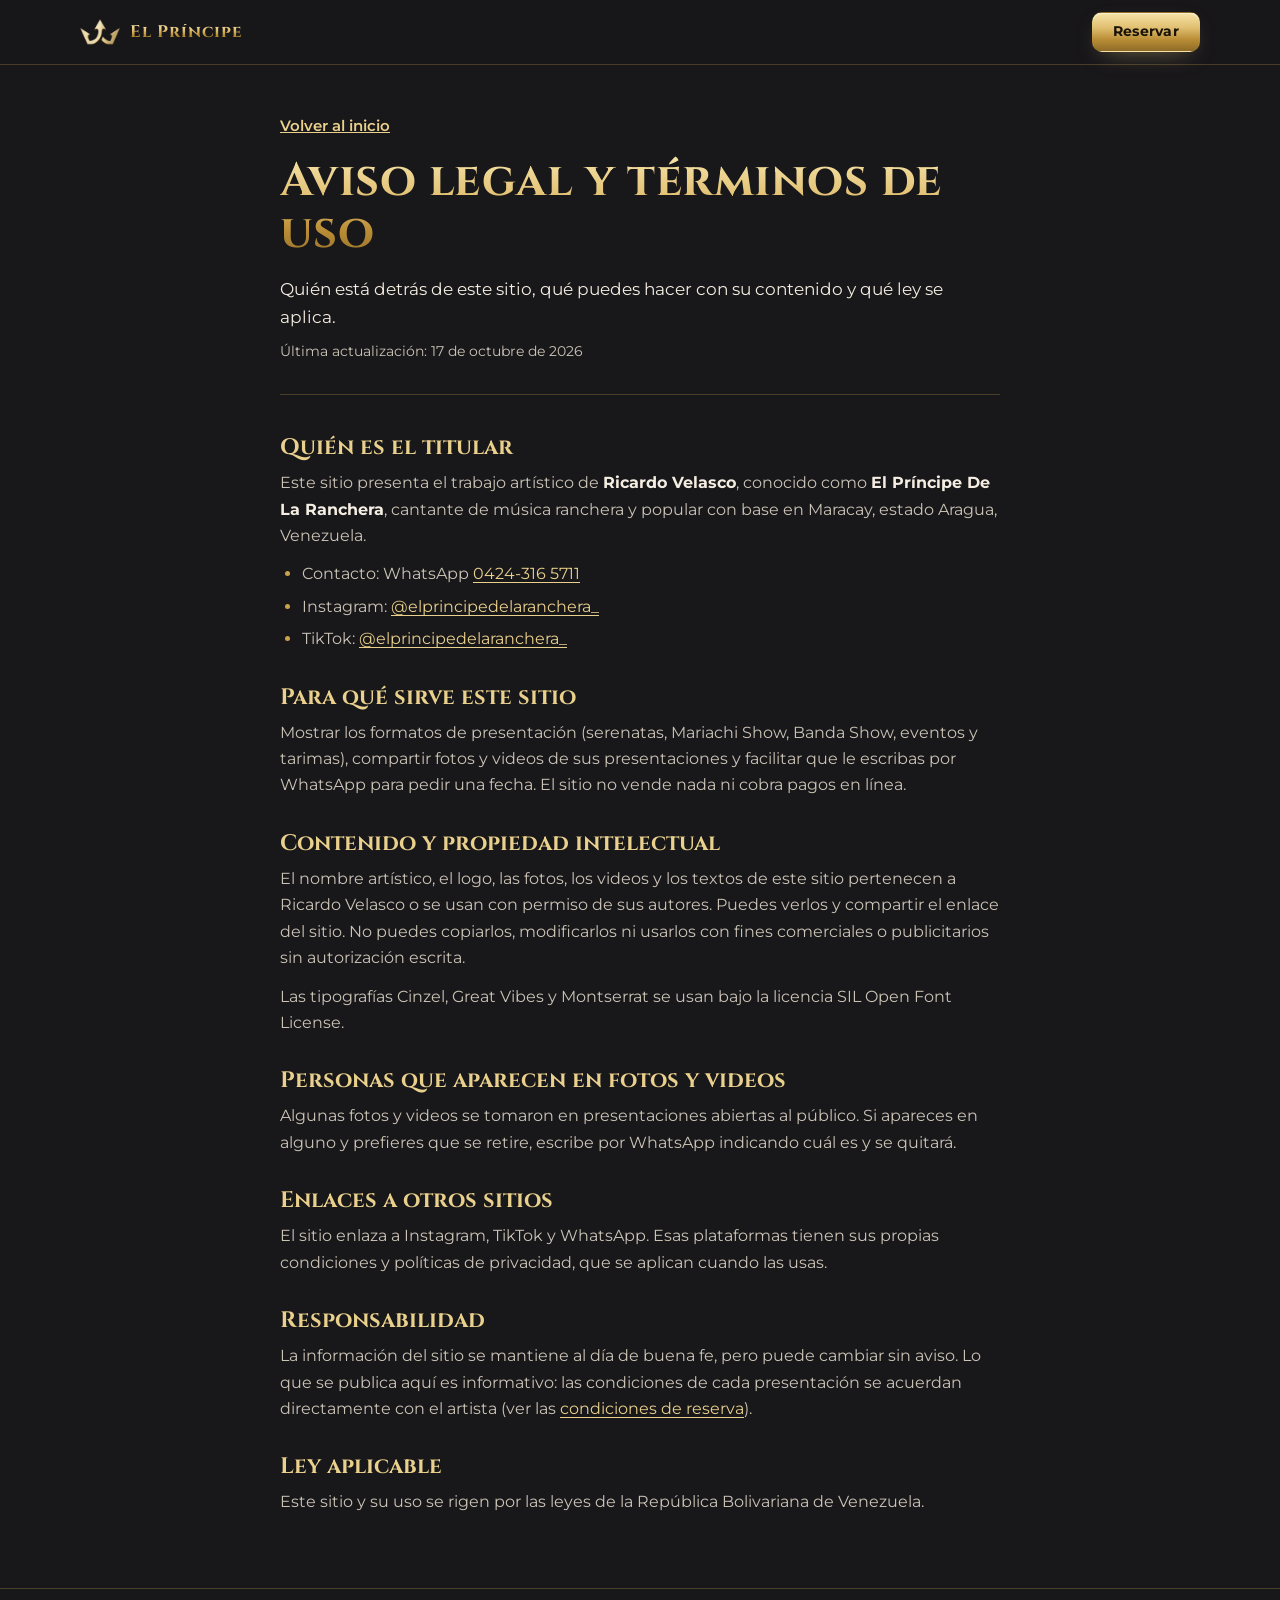
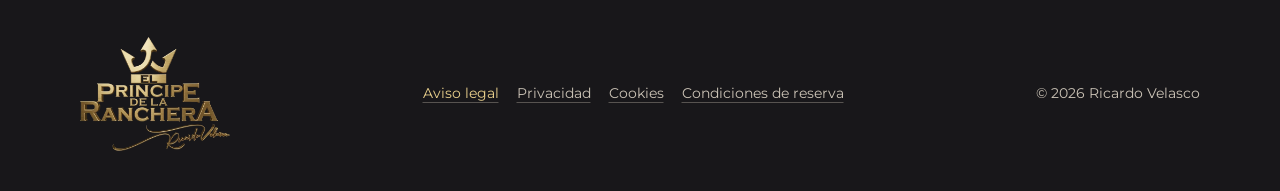
==== aviso-legal.html @ 96fe84de "Páginas legales y fuentes alojadas en el sitio - Aviso legal, privacidad, cookies y condiciones de r" ====
<!doctype html>
<html lang="es-VE">
<head>
  <meta charset="utf-8">
  <meta name="viewport" content="width=device-width, initial-scale=1">
  <title>Aviso legal y términos de uso | El Príncipe De La Ranchera</title>
  <meta name="description" content="Quién está detrás de este sitio, qué puedes hacer con su contenido y qué ley se aplica.">
  <meta name="theme-color" content="#18171A">
  <link rel="canonical" href="https://aguilarzrw.github.io/el-principe-de-la-ranchera/aviso-legal.html">
  <meta property="og:type" content="website">
  <meta property="og:site_name" content="El Príncipe De La Ranchera">
  <meta property="og:locale" content="es_VE">
  <meta property="og:url" content="https://aguilarzrw.github.io/el-principe-de-la-ranchera/aviso-legal.html">
  <meta property="og:title" content="Aviso legal y términos de uso | El Príncipe De La Ranchera">
  <meta property="og:description" content="Quién está detrás de este sitio, qué puedes hacer con su contenido y qué ley se aplica.">
  <meta property="og:image" content="https://aguilarzrw.github.io/el-principe-de-la-ranchera/og-image.jpg">
  <meta property="og:image:width" content="1200">
  <meta property="og:image:height" content="630">
  <meta name="twitter:card" content="summary_large_image">
  <link rel="icon" type="image/png" sizes="96x96" href="assets/img/corona-96.png">
  <link rel="apple-touch-icon" href="assets/img/corona-192.png">
  <link rel="stylesheet" href="assets/fonts/fonts.css">
  <link rel="stylesheet" href="styles.css">
</head>
<body class="legal-page">
  <a class="skip" href="#contenido">Saltar al contenido</a>
  <header class="site-header is-scrolled">
    <div class="wrap header-inner">
      <a class="brand" href="./" aria-label="El Príncipe De La Ranchera, ir al inicio">
        <img class="brand-mark" src="assets/img/corona-96.png" alt="" width="40" height="40">
        <span class="brand-name">El Príncipe</span>
      </a>
      <a class="btn btn-gold btn-sm" href="./#reserva">Reservar</a>
    </div>
  </header>

  <main id="contenido" class="wrap legal">
    <p class="legal-back"><a href="./">Volver al inicio</a></p>
    <h1 class="section-title">Aviso legal y términos de uso</h1>
    <p class="legal-lead">Quién está detrás de este sitio, qué puedes hacer con su contenido y qué ley se aplica.</p>
    <p class="legal-date">Última actualización: 17 de octubre de 2026</p>
    <div class="legal-body">
      <h2>Quién es el titular</h2>
      <p>Este sitio presenta el trabajo artístico de <strong>Ricardo Velasco</strong>, conocido como <strong>El Príncipe De La Ranchera</strong>, cantante de música ranchera y popular con base en Maracay, estado Aragua, Venezuela.</p>
      <ul>
        <li>Contacto: WhatsApp <a href="https://wa.me/584243165711">0424-316 5711</a></li>
        <li>Instagram: <a href="https://www.instagram.com/elprincipedelaranchera_/">@elprincipedelaranchera_</a></li>
        <li>TikTok: <a href="https://www.tiktok.com/@elprincipedelaranchera_">@elprincipedelaranchera_</a></li>
      </ul>

      <h2>Para qué sirve este sitio</h2>
      <p>Mostrar los formatos de presentación (serenatas, Mariachi Show, Banda Show, eventos y tarimas), compartir fotos y videos de sus presentaciones y facilitar que le escribas por WhatsApp para pedir una fecha. El sitio no vende nada ni cobra pagos en línea.</p>

      <h2>Contenido y propiedad intelectual</h2>
      <p>El nombre artístico, el logo, las fotos, los videos y los textos de este sitio pertenecen a Ricardo Velasco o se usan con permiso de sus autores. Puedes verlos y compartir el enlace del sitio. No puedes copiarlos, modificarlos ni usarlos con fines comerciales o publicitarios sin autorización escrita.</p>
      <p>Las tipografías Cinzel, Great Vibes y Montserrat se usan bajo la licencia SIL Open Font License.</p>

      <h2>Personas que aparecen en fotos y videos</h2>
      <p>Algunas fotos y videos se tomaron en presentaciones abiertas al público. Si apareces en alguno y prefieres que se retire, escribe por WhatsApp indicando cuál es y se quitará.</p>

      <h2>Enlaces a otros sitios</h2>
      <p>El sitio enlaza a Instagram, TikTok y WhatsApp. Esas plataformas tienen sus propias condiciones y políticas de privacidad, que se aplican cuando las usas.</p>

      <h2>Responsabilidad</h2>
      <p>La información del sitio se mantiene al día de buena fe, pero puede cambiar sin aviso. Lo que se publica aquí es informativo: las condiciones de cada presentación se acuerdan directamente con el artista (ver las <a href="condiciones.html">condiciones de reserva</a>).</p>

      <h2>Ley aplicable</h2>
      <p>Este sitio y su uso se rigen por las leyes de la República Bolivariana de Venezuela.</p>
    </div>
  </main>

  <footer class="site-footer">
    <div class="wrap footer-inner">
      <img class="footer-logo" src="assets/img/logo-560.webp" width="560" height="428" loading="lazy" alt="El Príncipe De La Ranchera">
      <nav aria-label="Información legal">
      <ul class="legal-links">
        <li><a href="aviso-legal.html" aria-current="page">Aviso legal</a></li>
        <li><a href="privacidad.html">Privacidad</a></li>
        <li><a href="cookies.html">Cookies</a></li>
        <li><a href="condiciones.html">Condiciones de reserva</a></li>
      </ul>
      </nav>
      <p class="copy">© 2026 Ricardo Velasco</p>
    </div>
  </footer>
</body>
</html>
---- assets/fonts/fonts.css ----
/* Fuentes alojadas en el sitio (SIL Open Font License): Cinzel, Great Vibes, Montserrat.
   Son fuentes variables: un archivo cubre todos los grosores. */
/* latin-ext */
@font-face {
  font-family: 'Cinzel';
  font-style: normal;
  font-weight: 500 800;
  font-display: swap;
  src: url(cinzel-latin-ext.woff2) format('woff2');
  unicode-range: U+0100-02BA, U+02BD-02C5, U+02C7-02CC, U+02CE-02D7, U+02DD-02FF, U+0304, U+0308, U+0329, U+1D00-1DBF, U+1E00-1E9F, U+1EF2-1EFF, U+2020, U+20A0-20AB, U+20AD-20C4, U+2113, U+2C60-2C7F, U+A720-A7FF;
}
/* latin */
@font-face {
  font-family: 'Cinzel';
  font-style: normal;
  font-weight: 500 800;
  font-display: swap;
  src: url(cinzel-latin.woff2) format('woff2');
  unicode-range: U+0000-00FF, U+0131, U+0152-0153, U+02BB-02BC, U+02C6, U+02DA, U+02DC, U+0304, U+0308, U+0329, U+2000-206F, U+20AC, U+2122, U+2191, U+2193, U+2212, U+2215, U+FEFF, U+FFFD;
}
/* latin-ext */
@font-face {
  font-family: 'Great Vibes';
  font-style: normal;
  font-weight: 400;
  font-display: swap;
  src: url(great-vibes-latin-ext.woff2) format('woff2');
  unicode-range: U+0100-02BA, U+02BD-02C5, U+02C7-02CC, U+02CE-02D7, U+02DD-02FF, U+0304, U+0308, U+0329, U+1D00-1DBF, U+1E00-1E9F, U+1EF2-1EFF, U+2020, U+20A0-20AB, U+20AD-20C4, U+2113, U+2C60-2C7F, U+A720-A7FF;
}
/* latin */
@font-face {
  font-family: 'Great Vibes';
  font-style: normal;
  font-weight: 400;
  font-display: swap;
  src: url(great-vibes-latin.woff2) format('woff2');
  unicode-range: U+0000-00FF, U+0131, U+0152-0153, U+02BB-02BC, U+02C6, U+02DA, U+02DC, U+0304, U+0308, U+0329, U+2000-206F, U+20AC, U+2122, U+2191, U+2193, U+2212, U+2215, U+FEFF, U+FFFD;
}
/* latin-ext */
@font-face {
  font-family: 'Montserrat';
  font-style: normal;
  font-weight: 400 700;
  font-display: swap;
  src: url(montserrat-latin-ext.woff2) format('woff2');
  unicode-range: U+0100-02BA, U+02BD-02C5, U+02C7-02CC, U+02CE-02D7, U+02DD-02FF, U+0304, U+0308, U+0329, U+1D00-1DBF, U+1E00-1E9F, U+1EF2-1EFF, U+2020, U+20A0-20AB, U+20AD-20C4, U+2113, U+2C60-2C7F, U+A720-A7FF;
}
/* latin */
@font-face {
  font-family: 'Montserrat';
  font-style: normal;
  font-weight: 400 700;
  font-display: swap;
  src: url(montserrat-latin.woff2) format('woff2');
  unicode-range: U+0000-00FF, U+0131, U+0152-0153, U+02BB-02BC, U+02C6, U+02DA, U+02DC, U+0304, U+0308, U+0329, U+2000-206F, U+20AC, U+2122, U+2191, U+2193, U+2212, U+2215, U+FEFF, U+FFFD;
}
---- styles.css ----
/* El Príncipe De La Ranchera
   Identidad tomada del logo y el afiche del cliente: piedra oscura, oro en relieve,
   franjas doradas en diagonal; azul charro como acento (su traje de mariachi). */
:root {
  --piedra: #18171A;        /* fondo: pizarra oscura del afiche */
  --piedra-2: #222125;      /* superficies */
  --piedra-3: #2C2A2F;
  --oro: #C9A24A;
  --oro-claro: #E9D08C;
  --oro-hondo: #8E6B27;
  --oro-grad: linear-gradient(180deg, #F6E3A8 0%, #E1C072 38%, #B98D35 70%, #8E6B27 100%);
  --azul: #1E3864;
  --marfil: #F4EDE1;
  --marfil-suave: #CBC3B6;  /* texto secundario: 10:1 sobre --piedra */
  --linea: rgba(201, 162, 74, .28);
  --error: #FFB4A8;

  --f-display: "Cinzel", "Trajan Pro", Georgia, serif;
  --f-body: "Montserrat", system-ui, -apple-system, "Segoe UI", sans-serif;
  --f-script: "Great Vibes", "Brush Script MT", cursive;

  --gutter: 20px;
  --max: 1160px;
  --radius: 14px;
  --ease: cubic-bezier(.2, .7, .2, 1);
}

*, *::before, *::after { box-sizing: border-box; }
html { scroll-behavior: smooth; scroll-padding-top: 76px; -webkit-text-size-adjust: 100%; }
body {
  margin: 0;
  background: var(--piedra);
  color: var(--marfil);
  font-family: var(--f-body);
  font-size: 1rem;
  line-height: 1.65;
  -webkit-font-smoothing: antialiased;
  overflow-x: hidden;
}
img, video { max-width: 100%; height: auto; display: block; }
a { color: inherit; }
ul, ol { list-style: none; margin: 0; padding: 0; }
h1, h2, h3 { font-family: var(--f-display); font-weight: 700; line-height: 1.12; margin: 0; }
p { margin: 0; }
figure { margin: 0; }

.wrap { width: 100%; max-width: var(--max); margin-inline: auto; padding-inline: var(--gutter); }
.sr-only { position: absolute; width: 1px; height: 1px; overflow: hidden; clip: rect(0 0 0 0); white-space: nowrap; }

.skip {
  position: absolute; left: 12px; top: -60px; z-index: 100;
  background: var(--oro); color: var(--piedra); padding: 10px 16px; border-radius: 6px; font-weight: 600;
}
.skip:focus { top: 12px; }
:focus-visible { outline: 2px solid var(--oro-claro); outline-offset: 3px; border-radius: 4px; }

/* Franjas doradas en diagonal, como en el afiche */
.formatos, .envivo, .reserva { position: relative; isolation: isolate; overflow: hidden; }
.formatos::after, .envivo::after, .reserva::after {
  content: ""; position: absolute; z-index: -1; pointer-events: none;
  width: 140px; height: 160%; top: -30%;
  background:
    linear-gradient(90deg, transparent 0 46px, rgba(201,162,74,.5) 46px 49px, transparent 49px 64px, rgba(201,162,74,.22) 64px 66px, transparent 66px);
  transform: rotate(35deg);
}
.formatos::after { right: -40px; }
.envivo::after { left: -70px; transform: rotate(-35deg); }
.reserva::after { right: 6%; }

/* ---------- Botones ---------- */
.btn {
  display: inline-flex; align-items: center; justify-content: center;
  min-height: 48px; padding: 12px 26px;
  font: 700 .95rem/1.2 var(--f-body); letter-spacing: .02em;
  text-decoration: none; border-radius: 10px; border: 1.5px solid transparent;
  cursor: pointer; transition: background-color .2s var(--ease), color .2s var(--ease), border-color .2s var(--ease), transform .15s var(--ease), box-shadow .2s var(--ease);
}
.btn:active { transform: scale(.98); }
.btn-gold {
  background: var(--oro-grad); color: #1A1307;
  box-shadow: inset 0 1px 0 rgba(255,255,255,.45), 0 8px 24px -12px rgba(233,208,140,.6);
}
.btn-gold:hover { box-shadow: inset 0 1px 0 rgba(255,255,255,.45), 0 10px 30px -10px rgba(233,208,140,.8); }
.btn-ghost { border-color: rgba(233,208,140,.6); color: var(--oro-claro); background: rgba(24,23,26,.35); backdrop-filter: blur(6px); -webkit-backdrop-filter: blur(6px); }
.btn-ghost:hover { border-color: var(--oro-claro); background: rgba(233,208,140,.1); }
.btn-sm { min-height: 44px; padding: 10px 20px; font-size: .9rem; }
.btn-block { width: 100%; }

/* ---------- Encabezado ---------- */
.site-header {
  position: fixed; inset: 0 0 auto; z-index: 50;
  background: rgba(24,23,26,.35);
  backdrop-filter: blur(12px); -webkit-backdrop-filter: blur(12px);
  border-bottom: 1px solid transparent;
  transition: background-color .3s var(--ease), border-color .3s var(--ease);
}
.site-header.is-scrolled { background: rgba(24,23,26,.92); border-bottom-color: var(--linea); }
.header-inner { display: flex; align-items: center; justify-content: space-between; height: 64px; }
.brand { display: flex; align-items: center; gap: 10px; text-decoration: none; }
.brand-mark { width: 40px; height: 40px; object-fit: contain; }
.brand-name {
  font: 700 1.05rem/1 var(--f-display); letter-spacing: .06em; white-space: nowrap;
  background: var(--oro-grad); -webkit-background-clip: text; background-clip: text; color: transparent;
}

.nav-toggle {
  display: grid; place-items: center; width: 44px; height: 44px;
  background: none; border: 0; color: var(--marfil); cursor: pointer;
}
.bars, .bars::before, .bars::after {
  display: block; width: 22px; height: 1.5px; background: currentColor; border-radius: 2px;
  transition: transform .25s var(--ease), opacity .2s;
}
.bars { position: relative; }
.bars::before, .bars::after { content: ""; position: absolute; left: 0; }
.bars::before { top: -7px; }
.bars::after { top: 7px; }
.nav-toggle[aria-expanded="true"] .bars { background: transparent; }
.nav-toggle[aria-expanded="true"] .bars::before { transform: translateY(7px) rotate(45deg); }
.nav-toggle[aria-expanded="true"] .bars::after { transform: translateY(-7px) rotate(-45deg); }

.nav {
  position: absolute; top: 64px; left: 0; right: 0;
  display: flex; flex-direction: column; gap: 4px;
  padding: 12px var(--gutter) 24px;
  background: var(--piedra); border-bottom: 1px solid var(--linea);
  transform: translateY(-8px); opacity: 0; visibility: hidden;
  transition: opacity .2s var(--ease), transform .2s var(--ease), visibility 0s .2s;
}
.nav.is-open { opacity: 1; transform: none; visibility: visible; transition-delay: 0s; }
.nav a:not(.btn) {
  display: flex; align-items: center; min-height: 48px;
  font: 600 1.15rem/1 var(--f-display); letter-spacing: .04em; text-decoration: none;
  border-bottom: 1px solid rgba(244,237,225,.08);
}
.nav a[aria-current="true"]:not(.btn) { color: var(--oro-claro); }
.nav .btn { margin-top: 12px; }
body.menu-open { overflow: hidden; }

@media (min-width: 860px) {
  .nav-toggle { display: none; }
  .nav {
    position: static; flex-direction: row; align-items: center; gap: 28px;
    padding: 0; background: none; border: 0; opacity: 1; transform: none; visibility: visible;
  }
  .nav a:not(.btn) {
    position: relative; min-height: 44px; border: 0;
    font: 600 .88rem/1 var(--f-body); letter-spacing: .03em; color: var(--marfil-suave);
    transition: color .2s;
  }
  .nav a:not(.btn):hover { color: var(--oro-claro); }
  .nav a:not(.btn)::after {
    content: ""; position: absolute; left: 50%; bottom: 6px; width: 5px; height: 5px; border-radius: 50%;
    background: var(--oro); transform: translateX(-50%) scale(0); transition: transform .25s var(--ease);
  }
  .nav a[aria-current="true"]:not(.btn)::after { transform: translateX(-50%) scale(1); }
  .nav .btn { margin-top: 0; }
}

/* ---------- Hero ---------- */
.hero {
  position: relative; isolation: isolate; overflow: hidden;
  min-height: 100svh; display: grid; align-items: end;
  padding: 96px 0 56px; text-align: center;
  background: var(--piedra);
}
/* Móvil: el video vertical llena la pantalla detrás del logo */
.hero-media { position: absolute; inset: 0; z-index: -2; }
.hero-video { width: 100%; height: 100%; object-fit: cover; object-position: 50% 30%; }
.hero-media::after { /* velo para que el logo y el texto se lean */
  content: ""; position: absolute; inset: 0;
  background:
    radial-gradient(70% 34% at 50% 52%, rgba(24,23,26,.55), transparent 75%),
    linear-gradient(180deg, rgba(24,23,26,.7) 0%, rgba(24,23,26,.3) 22%, rgba(24,23,26,.62) 48%, rgba(24,23,26,.95) 78%, var(--piedra) 100%);
}
.video-toggle {
  position: absolute; z-index: 2; right: 14px; top: 76px;
  display: grid; place-items: center; width: 44px; height: 44px; border-radius: 50%;
  background: rgba(24,23,26,.55); color: var(--oro-claro); border: 1px solid rgba(233,208,140,.45);
  cursor: pointer; backdrop-filter: blur(6px); -webkit-backdrop-filter: blur(6px);
}
.video-toggle svg { width: 18px; height: 18px; }
.video-toggle .i-play { display: none; }
.video-toggle[aria-pressed="true"] .i-play { display: block; }
.video-toggle[aria-pressed="true"] .i-pause { display: none; }

.hero-inner { position: relative; }
.hero-copy { display: flex; flex-direction: column; align-items: center; }

.botonadura { display: flex; gap: 12px; margin-bottom: 18px; }
.botonadura li {
  width: 10px; height: 10px; border-radius: 50%;
  background: radial-gradient(circle at 35% 30%, #FFF4CF 0 18%, var(--oro-claro) 30%, var(--oro) 60%, #6E5018 100%);
  box-shadow: 0 0 10px rgba(233,208,140,.45);
}

.hero-title { margin: 0; line-height: 0; }
.hero-logo {
  width: min(76vw, 400px); height: auto;
  filter: drop-shadow(0 10px 30px rgba(0,0,0,.65));
}
.hero-tagline {
  margin-top: 6px; font: 400 clamp(1.8rem, 8vw, 2.6rem)/1.1 var(--f-script);
  color: var(--oro-claro); text-shadow: 0 2px 16px rgba(0,0,0,.6);
}
.hero-lead {
  max-width: 36ch; margin: 14px auto 0;
  font-size: 1rem; color: var(--marfil); text-shadow: 0 1px 12px rgba(0,0,0,.7);
}
.hero-ctas {
  display: flex; flex-direction: column; gap: 12px; width: 100%; max-width: 340px; margin-top: 24px;
}
@media (min-width: 560px) {
  .hero-ctas { flex-direction: row; justify-content: center; max-width: none; }
}

/* Escritorio: como el afiche — logo a la izquierda, video vertical enmarcado a la derecha */
@media (min-width: 960px) {
  .hero { align-items: center; padding: 104px 0 64px; text-align: left; }
  .hero::before { /* franjas doradas del afiche */
    content: ""; position: absolute; z-index: -3; inset: 0; pointer-events: none;
    background:
      linear-gradient(125deg, transparent 0 58%, rgba(201,162,74,.55) 58% 58.3%, transparent 58.3% 59.6%, rgba(201,162,74,.25) 59.6% 59.75%, transparent 59.75%),
      linear-gradient(125deg, transparent 0 18%, rgba(201,162,74,.18) 18% 18.15%, transparent 18.15%),
      radial-gradient(80% 70% at 30% 50%, #232126, var(--piedra) 70%);
  }
  .hero-media {
    position: absolute; inset: auto; z-index: 1;
    right: max(var(--gutter), calc((100vw - var(--max)) / 2 + var(--gutter)));
    top: 50%; transform: translateY(-46%);
    height: min(76vh, 720px); aspect-ratio: 9 / 16;
    border-radius: 18px; overflow: hidden;
    border: 1px solid rgba(233,208,140,.55);
    box-shadow: 0 0 0 6px rgba(24,23,26,.9), 0 0 0 7px rgba(201,162,74,.35), 0 40px 80px -30px rgba(0,0,0,.9);
  }
  .hero-media::after { background: linear-gradient(180deg, transparent 60%, rgba(24,23,26,.55)); }
  .video-toggle { top: auto; bottom: 14px; right: 14px; }
  .hero-copy { align-items: flex-start; max-width: 560px; }
  .hero-logo { width: 520px; }
  .hero-tagline { margin-left: 8px; }
  .hero-lead { margin-left: 0; font-size: 1.08rem; }
  .hero-ctas { justify-content: flex-start; }
  .botonadura { margin-left: 8px; }
}

/* Reflectores de tarima: dos haces que salen de las esquinas y caen sobre el logo.
   script.js calcula --a-l / --a-r (ángulo), --len (largo) y --tx / --ty (punto de luz). */
.stage-lights { position: absolute; inset: 0; z-index: -1; pointer-events: none; overflow: hidden; }
.beam {
  position: absolute; top: -24px;
  width: var(--bw, 70vmin); height: var(--len, 115vh);
  margin-left: calc(var(--bw, 70vmin) / -2);
  transform-origin: 50% 0;
  filter: blur(9px);
  mix-blend-mode: screen;
}
.beam::before {
  content: ""; position: absolute; inset: 0;
  clip-path: polygon(47% 0, 53% 0, 100% 100%, 0 100%);
  background: linear-gradient(180deg,
    rgba(255,244,214,.55) 0%,
    rgba(240,214,150,.22) 38%,
    rgba(230,203,134,.07) 72%,
    rgba(230,203,134,0) 100%);
}
.beam::after {
  content: ""; position: absolute; left: 50%; top: -30px; width: 90px; height: 90px;
  transform: translateX(-50%); border-radius: 50%;
  background: radial-gradient(circle, rgba(255,246,222,.9), rgba(230,203,134,.25) 40%, transparent 70%);
}
.beam-l { left: -2%;  transform: rotate(calc(var(--a-l, -32deg) + var(--aim, 0deg))); }
.beam-r { left: 102%; transform: rotate(calc(var(--a-r, 32deg) + var(--aim, 0deg))); }
.hero.lights-done .beam { transition: transform .8s var(--ease); }
.light-pool {
  position: absolute; left: var(--tx, 50%); top: var(--ty, 48%);
  width: min(96vw, 900px); height: min(56vmin, 420px);
  transform: translate(-50%, -50%);
  background: radial-gradient(closest-side, rgba(255,236,190,.16), rgba(230,203,134,.05) 55%, transparent);
}
.haze {
  position: absolute; inset: 0;
  background:
    radial-gradient(60% 30% at 30% 62%, rgba(244,237,225,.05), transparent 70%),
    radial-gradient(55% 28% at 72% 55%, rgba(244,237,225,.045), transparent 70%);
}
@media (min-width: 960px) {
  .beam { --bw: 56vmin; filter: blur(12px); }
  .beam-r { left: 64%; } /* el haz derecho sale por encima del video, no detrás */
}

/* Momento de carga: tarima a oscuras → los reflectores buscan al artista
   → la luz cae sobre el logo → se enciende la botonadura → aparece el resto. */
@media (prefers-reduced-motion: no-preference) {
  .js .hero:not(.lights-on) .beam,
  .js .hero:not(.lights-on) .light-pool,
  .js .hero:not(.lights-on) .haze { opacity: 0; }
  .hero.lights-on:not(.lights-done) .beam-l { animation: barrer-l 1.6s cubic-bezier(.45,.05,.25,1) .1s both; }
  .hero.lights-on:not(.lights-done) .beam-r { animation: barrer-r 1.6s cubic-bezier(.45,.05,.25,1) .3s both; }
  .js .light-pool, .js .haze { transition: opacity 1s ease 1.3s; }

  .js .hero-logo { filter: brightness(.3) saturate(.6) drop-shadow(0 10px 30px rgba(0,0,0,.65)); transition: filter .9s ease 1.35s; }
  .js .hero.lights-on .hero-logo { filter: brightness(1.06) drop-shadow(0 0 30px rgba(233,208,140,.28)) drop-shadow(0 10px 30px rgba(0,0,0,.65)); }
  .js .hero-media { opacity: .25; transition: opacity 1.2s ease .2s; }
  .js .hero.lights-on .hero-media { opacity: 1; }

  .js .botonadura li { opacity: .15; box-shadow: none; }
  .js .hero.lights-on .botonadura li { animation: encender .45s var(--ease) forwards; }
  .js .hero.lights-on .botonadura li:nth-child(1) { animation-delay: 1.45s; }
  .js .hero.lights-on .botonadura li:nth-child(2) { animation-delay: 1.53s; }
  .js .hero.lights-on .botonadura li:nth-child(3) { animation-delay: 1.61s; }
  .js .hero.lights-on .botonadura li:nth-child(4) { animation-delay: 1.69s; }
  .js .hero.lights-on .botonadura li:nth-child(5) { animation-delay: 1.77s; }
  .js .hero.lights-on .botonadura li:nth-child(6) { animation-delay: 1.85s; }
  .js .hero.lights-on .botonadura li:nth-child(7) { animation-delay: 1.93s; }

  .js .hero-tagline, .js .hero-lead, .js .hero-ctas { opacity: 0; transform: translateY(10px); }
  .js .hero.lights-on .hero-tagline { animation: aparecer .8s var(--ease) 1.65s forwards; }
  .js .hero.lights-on .hero-lead { animation: aparecer .8s var(--ease) 1.8s forwards; }
  .js .hero.lights-on .hero-ctas { animation: aparecer .8s var(--ease) 1.95s forwards; }
}
@keyframes barrer-l {
  0%   { opacity: 0; transform: rotate(calc(var(--a-l, -32deg) + 40deg)); }
  18%  { opacity: 1; }
  68%  { transform: rotate(calc(var(--a-l, -32deg) - 6deg)); }
  100% { opacity: 1; transform: rotate(var(--a-l, -32deg)); }
}
@keyframes barrer-r {
  0%   { opacity: 0; transform: rotate(calc(var(--a-r, 32deg) - 40deg)); }
  18%  { opacity: 1; }
  68%  { transform: rotate(calc(var(--a-r, 32deg) + 6deg)); }
  100% { opacity: 1; transform: rotate(var(--a-r, 32deg)); }
}
@keyframes encender { to { opacity: 1; box-shadow: 0 0 10px rgba(233,208,140,.45); } }
@keyframes aparecer { to { opacity: 1; transform: none; } }

/* ---------- Secciones ---------- */
.formatos, .sobre, .envivo, .galeria, .escenarios, .reserva { padding: 88px 0; }
.galeria { padding-top: 0; }
.section-title {
  font-size: clamp(1.75rem, 6.4vw, 2.9rem); max-width: 20ch; letter-spacing: .01em;
  background: var(--oro-grad); -webkit-background-clip: text; background-clip: text; color: transparent;
  padding-bottom: .06em;
}
.section-head { display: flex; flex-direction: column; gap: 10px; margin-bottom: 32px; }
.section-sub { color: var(--marfil-suave); max-width: 46ch; }

/* Formatos: tarjetas con foto */
.formato-list { display: grid; gap: 20px; margin-top: 40px; }
.formato {
  display: grid; overflow: hidden; border-radius: var(--radius);
  background: var(--piedra-2); border: 1px solid var(--linea);
}
.formato-img { width: 100%; aspect-ratio: 4 / 3; object-fit: cover; object-position: 50% 30%; }
.formato-body { display: grid; gap: 10px; padding: 22px 22px 18px; align-content: start; }
.formato h3 { font-size: clamp(1.4rem, 5.4vw, 1.75rem); display: flex; flex-wrap: wrap; align-items: center; gap: 10px; color: var(--marfil); }
.formato p { color: var(--marfil-suave); max-width: 56ch; }
.formato-new { border-color: rgba(233,208,140,.6); }
.badge {
  font: 700 .74rem/1 var(--f-body); color: #1A1307; letter-spacing: .02em;
  background: var(--oro-grad); padding: 7px 11px; border-radius: 999px;
}
.formato-link {
  justify-self: start; display: inline-flex; align-items: center; min-height: 44px;
  font-weight: 700; color: var(--oro-claro); text-decoration: underline;
  text-decoration-thickness: 1px; text-underline-offset: 6px; text-decoration-color: rgba(233,208,140,.45);
  transition: text-decoration-color .2s var(--ease), color .2s var(--ease);
}
.formato-link:hover { color: #FFF1C9; text-decoration-color: currentColor; }
@media (min-width: 760px) {
  .formato-list { grid-template-columns: 1fr 1fr; gap: 24px; }
}
@media (min-width: 1040px) {
  .formato { grid-template-columns: 42% 1fr; }
  .formato-img { aspect-ratio: auto; height: 100%; min-height: 260px; }
  .formato-body { padding: 26px 24px; align-content: center; }
}

/* Sobre él */
.sobre { background: linear-gradient(180deg, var(--piedra), var(--piedra-2)); }
.sobre-grid { display: grid; gap: 40px; }
.sobre-photo {
  position: relative; max-width: 420px; width: 100%; margin-inline: auto;
  border-radius: var(--radius); overflow: hidden;
  border: 1px solid rgba(233,208,140,.5);
  box-shadow: 0 0 0 6px var(--piedra), 0 0 0 7px var(--linea), 0 30px 60px -30px rgba(0,0,0,.9);
}
.sobre-photo img { width: 100%; aspect-ratio: 4 / 5; object-fit: cover; }
.sobre-text p { margin-top: 18px; max-width: 60ch; color: var(--marfil-suave); }
.sobre-text p:first-of-type { margin-top: 26px; font-size: 1.1rem; color: var(--marfil); }
.sobre-text q { font-family: var(--f-script); font-size: 1.6em; line-height: 1; color: var(--oro-claro); quotes: none; }
@media (min-width: 860px) {
  .sobre-grid { grid-template-columns: 5fr 7fr; gap: 72px; align-items: center; }
}

/* En vivo: videos propios */
.clips {
  display: grid; grid-auto-flow: column; grid-auto-columns: 74%;
  gap: 14px; overflow-x: auto; scroll-snap-type: x mandatory; scroll-padding-inline: var(--gutter);
  margin-inline: calc(-1 * var(--gutter)); padding: 4px var(--gutter) 12px;
  overscroll-behavior-x: contain; scrollbar-width: thin; scrollbar-color: var(--oro) transparent;
}
.clips li { scroll-snap-align: start; }
.clip { display: grid; gap: 12px; }
.clip video {
  width: 100%; aspect-ratio: 9 / 16; object-fit: cover; background: var(--piedra-2);
  border-radius: var(--radius); border: 1px solid rgba(233,208,140,.4);
}
.clip figcaption { font: 600 1.05rem/1.3 var(--f-display); letter-spacing: .02em; }
@media (min-width: 640px) { .clips { grid-auto-columns: 44%; } }
@media (min-width: 960px) {
  .clips { grid-auto-flow: row; grid-template-columns: repeat(3, 1fr); overflow: visible; margin: 0; padding: 0; gap: 24px; }
}

/* Reels de Instagram */
.reels-head { display: flex; align-items: center; justify-content: space-between; gap: 16px; margin: 56px 0 18px; }
.reels-title { font-size: clamp(1.25rem, 4.6vw, 1.6rem); color: var(--marfil); }
.reels {
  display: grid; grid-auto-flow: column; grid-auto-columns: 62%;
  gap: 12px; overflow-x: auto; scroll-snap-type: x mandatory; scroll-padding-inline: var(--gutter);
  margin-inline: calc(-1 * var(--gutter)); padding: 4px var(--gutter) 14px;
  overscroll-behavior-x: contain; scrollbar-width: thin; scrollbar-color: var(--oro) transparent;
}
.reels li { scroll-snap-align: start; }
.reel {
  position: relative; display: flex; flex-direction: column; justify-content: space-between; gap: 24px;
  height: 100%; min-height: 150px; padding: 18px; text-decoration: none;
  border-radius: 12px; border: 1px solid var(--linea);
  background:
    linear-gradient(135deg, transparent 0 70%, rgba(201,162,74,.18) 70% 71%, transparent 71%),
    var(--piedra-2);
  transition: border-color .2s var(--ease);
}
.reel-title { font: 600 1.05rem/1.3 var(--f-display); }
.reel-cta { display: inline-flex; align-items: center; gap: 8px; font-size: .88rem; font-weight: 600; color: var(--oro-claro); }
.reel-cta::before {
  content: ""; width: 28px; height: 28px; border-radius: 50%; flex: none;
  border: 1.5px solid currentColor;
  background: url("data:image/svg+xml,%3Csvg xmlns='http://www.w3.org/2000/svg' viewBox='0 0 24 24'%3E%3Cpath d='M9 7l9 5-9 5z' fill='%23E9D08C'/%3E%3C/svg%3E") 58% 50% / 14px no-repeat;
}
.reel:hover { border-color: var(--oro-claro); }
.reels-nav { display: flex; align-items: center; gap: 10px; }
.reels-btn {
  display: grid; place-items: center; width: 44px; height: 44px; border-radius: 50%;
  background: transparent; color: var(--oro-claro); border: 1px solid rgba(233,208,140,.45);
  cursor: pointer; transition: border-color .2s, background-color .2s, opacity .2s, transform .15s var(--ease);
}
.reels-btn:hover { border-color: var(--oro-claro); background: rgba(233,208,140,.08); }
.reels-btn:active { transform: scale(.94); }
.reels-btn:disabled { opacity: .35; cursor: default; }
.reels-btn svg { width: 20px; height: 20px; }
.reels-count { min-width: 4.5em; text-align: center; color: var(--marfil-suave); font-variant-numeric: tabular-nums; font-size: .92rem; }
@media (min-width: 600px) { .reels { grid-auto-columns: 34%; } }
@media (min-width: 960px) {
  .reels { grid-auto-flow: row; grid-template-columns: repeat(4, 1fr); overflow: visible; margin: 0; padding: 0; gap: 14px; }
  .reels-nav { display: none; }
}

/* Galería */
.galeria-grid { display: grid; grid-template-columns: 1fr 1fr; gap: 12px; }
.galeria-grid li { overflow: hidden; border-radius: var(--radius); border: 1px solid var(--linea); }
.galeria-grid img { width: 100%; height: 100%; aspect-ratio: 4 / 5; object-fit: cover; }
.galeria-grid .g-tall { grid-column: 1 / -1; }
.galeria-grid .g-tall img { aspect-ratio: 4 / 3; object-position: 50% 30%; }
@media (min-width: 860px) {
  .galeria-grid { grid-template-columns: 1.3fr 1fr 1fr; gap: 18px; }
  .galeria-grid .g-tall { grid-column: auto; }
  .galeria-grid .g-tall img { aspect-ratio: 4 / 5; }
}

/* Escenarios: como un cartel de función */
.escenarios { background: var(--piedra-2); }
.escenarios-grid { display: grid; gap: 40px; }
.stage-photo { margin-top: 28px; border-radius: var(--radius); overflow: hidden; border: 1px solid rgba(233,208,140,.45); }
.stage-photo img { width: 100%; aspect-ratio: 3 / 2; object-fit: cover; }
.cartel li {
  position: relative; display: flex; flex-direction: column; gap: 4px;
  padding: 18px 0 18px 22px; border-bottom: 1px solid var(--linea);
}
.cartel li:first-child { border-top: 1px solid var(--linea); }
.cartel li::before {
  content: ""; position: absolute; left: 0; top: 28px; width: 9px; height: 9px; border-radius: 50%;
  background: radial-gradient(circle at 35% 30%, #FFF4CF 0 18%, var(--oro-claro) 30%, var(--oro) 60%, #6E5018 100%);
  box-shadow: 0 0 10px rgba(233,208,140,.5);
}
.venue { font: 600 clamp(1.25rem, 5vw, 1.7rem)/1.2 var(--f-display); }
.place { color: var(--marfil-suave); font-size: .95rem; }
@media (min-width: 860px) {
  .escenarios-grid { grid-template-columns: 5fr 6fr; gap: 72px; align-items: start; }
}
@media (prefers-reduced-motion: no-preference) {
  .js .cartel li::before { opacity: .15; box-shadow: none; transition: opacity .5s var(--ease), box-shadow .5s var(--ease); }
  .js .cartel li .venue { opacity: .45; transition: opacity .6s var(--ease); }
  .js .cartel.is-lit li::before { opacity: 1; box-shadow: 0 0 10px rgba(233,208,140,.5); }
  .js .cartel.is-lit li .venue { opacity: 1; }
  .js .cartel.is-lit li:nth-child(2)::before, .js .cartel.is-lit li:nth-child(2) .venue { transition-delay: .15s; }
  .js .cartel.is-lit li:nth-child(3)::before, .js .cartel.is-lit li:nth-child(3) .venue { transition-delay: .3s; }
  .js .cartel.is-lit li:nth-child(4)::before, .js .cartel.is-lit li:nth-child(4) .venue { transition-delay: .45s; }
  .js .cartel.is-lit li:nth-child(5)::before, .js .cartel.is-lit li:nth-child(5) .venue { transition-delay: .6s; }
  .js .cartel.is-lit li:nth-child(6)::before, .js .cartel.is-lit li:nth-child(6) .venue { transition-delay: .75s; }
}

/* Reserva */
.reserva {
  background:
    radial-gradient(70% 60% at 0% 0%, rgba(201,162,74,.12), transparent 60%),
    linear-gradient(180deg, var(--piedra), #141316);
}
.reserva-grid { display: grid; gap: 40px; }
.reserva-intro p { margin-top: 18px; max-width: 42ch; color: var(--marfil-suave); }
.phone { display: flex; flex-direction: column; gap: 4px; margin-top: 28px !important; }
.phone span { font-size: .92rem; }
.phone a {
  font: 700 clamp(1.9rem, 8.5vw, 2.6rem)/1.15 var(--f-display); text-decoration: none; width: fit-content;
  background: var(--oro-grad); -webkit-background-clip: text; background-clip: text; color: transparent;
}
.phone a:hover { text-decoration: underline; text-decoration-color: var(--oro); text-underline-offset: 6px; }

.booking {
  display: grid; gap: 18px; padding: 24px;
  background: var(--piedra-2); border: 1px solid var(--linea); border-radius: 18px;
}
.field { display: grid; gap: 8px; }
.field-row { display: grid; gap: 18px; }
label { font-weight: 600; font-size: .95rem; }
.opt { color: var(--marfil-suave); font-weight: 400; }
input, select, textarea {
  width: 100%; min-height: 48px; padding: 12px 14px;
  font: 400 1rem/1.4 var(--f-body); color: var(--marfil);
  background: var(--piedra-3); border: 1px solid rgba(233,208,140,.3); border-radius: 10px;
  transition: border-color .2s, background-color .2s, box-shadow .2s;
  color-scheme: dark;
}
select { appearance: none; background-image: url("data:image/svg+xml,%3Csvg xmlns='http://www.w3.org/2000/svg' viewBox='0 0 24 24'%3E%3Cpath d='M6 9l6 6 6-6' fill='none' stroke='%23E9D08C' stroke-width='2'/%3E%3C/svg%3E"); background-repeat: no-repeat; background-position: right 12px center; background-size: 18px; padding-right: 40px; }
select option { background: var(--piedra); color: var(--marfil); }
textarea { resize: vertical; min-height: 110px; }
input::placeholder, textarea::placeholder { color: #9C958A; }
input:focus, select:focus, textarea:focus { border-color: var(--oro-claro); outline: none; box-shadow: 0 0 0 3px rgba(233,208,140,.25); }
[aria-invalid="true"] { border-color: var(--error); }
.error { color: var(--error); font-size: .9rem; }
.error:empty { display: none; }
@keyframes resaltar { 0% { box-shadow: 0 0 0 0 rgba(233,208,140,.55); } 100% { box-shadow: 0 0 0 10px rgba(233,208,140,0); } }
.is-prefilled { border-color: var(--oro-claro); animation: resaltar .9s var(--ease) 2; }
.form-status { padding: 16px 18px; border-radius: 12px; background: rgba(233,208,140,.08); border: 1px solid rgba(233,208,140,.45); }
.form-status-title { font-weight: 700; color: var(--oro-claro); margin-bottom: 4px; }
.form-status a { color: var(--oro-claro); font-weight: 700; text-underline-offset: 4px; }
@media (prefers-reduced-motion: no-preference) {
  .form-status:not([hidden]) { animation: aparecer .4s var(--ease) both; }
}
@media (min-width: 560px) { .field-row { grid-template-columns: 1fr 1fr; } .booking { padding: 32px; } }
@media (min-width: 860px) {
  .reserva-grid { grid-template-columns: 5fr 6fr; gap: 72px; align-items: start; }
}

/* ---------- Reserva por pasos ---------- */
.booking { position: relative; gap: 22px; }
.steps { display: grid; grid-template-columns: repeat(3, 1fr); gap: 8px; counter-reset: paso; }
.step-dot {
  position: relative; display: flex; align-items: center; gap: 8px;
  padding-bottom: 12px; color: var(--marfil-suave); font-size: .82rem; font-weight: 600;
}
.step-dot::after { /* barra de progreso bajo cada paso */
  content: ""; position: absolute; left: 0; right: 0; bottom: 0; height: 3px; border-radius: 3px;
  background: rgba(244,237,225,.12);
}
.step-dot.is-current::after, .step-dot.is-done::after { background: var(--oro-grad); }
.step-num {
  display: grid; place-items: center; flex: none; width: 26px; height: 26px; border-radius: 50%;
  border: 1.5px solid rgba(244,237,225,.25); font-size: .8rem;
}
.step-dot.is-current { color: var(--marfil); }
.step-dot.is-current .step-num { border-color: var(--oro-claro); color: var(--oro-claro); }
.step-dot.is-done .step-num { background: var(--oro-grad); border-color: transparent; color: #1A1307; }
@media (max-width: 420px) { .step-name { display: none; } .step-dot.is-current .step-name { display: inline; } }

.step { border: 0; margin: 0; padding: 0; min-width: 0; display: grid; gap: 18px; }
.js .step:not(.is-active) { display: none; }
.step-title {
  padding: 0; font: 700 clamp(1.3rem, 5vw, 1.6rem)/1.2 var(--f-display); color: var(--marfil);
}
.step-title:focus { outline: none; }
@media (prefers-reduced-motion: no-preference) {
  .js .step.is-active { animation: paso-entra .35s var(--ease) both; }
}
@keyframes paso-entra { from { opacity: 0; transform: translateX(14px); } to { opacity: 1; transform: none; } }

.mini-label { font-weight: 600; font-size: .92rem; color: var(--marfil); }

/* Tarjetas de servicio (radios) */
.service-grid { display: grid; grid-template-columns: 1fr 1fr; gap: 10px; }
.service {
  position: relative; display: grid; grid-template-rows: auto auto 1fr; gap: 2px;
  border-radius: 12px; overflow: hidden; cursor: pointer;
  background: var(--piedra-3); border: 1.5px solid rgba(233,208,140,.22);
  transition: border-color .2s var(--ease), transform .15s var(--ease), box-shadow .2s var(--ease);
}
.service input { position: absolute; opacity: 0; pointer-events: none; }
.service img { width: 100%; aspect-ratio: 16 / 10; object-fit: cover; object-position: 50% 25%; filter: saturate(.85); transition: filter .2s; }
.service-name { padding: 10px 12px 0; font: 700 1rem/1.2 var(--f-display); }
.service-note { padding: 2px 12px 12px; font-size: .78rem; line-height: 1.35; color: var(--marfil-suave); }
.service::after { /* marca de seleccionado */
  content: ""; position: absolute; top: 8px; right: 8px; width: 26px; height: 26px; border-radius: 50%;
  background: rgba(24,23,26,.7) url("data:image/svg+xml,%3Csvg xmlns='http://www.w3.org/2000/svg' viewBox='0 0 24 24'%3E%3Cpath d='M5 12.5l4.5 4.5L19 7.5' fill='none' stroke='%231A1307' stroke-width='3' stroke-linecap='round' stroke-linejoin='round'/%3E%3C/svg%3E") center / 15px no-repeat;
  border: 1.5px solid rgba(244,237,225,.5);
  transform: scale(.6); opacity: 0; transition: transform .2s var(--ease), opacity .2s;
}
.service:hover { border-color: rgba(233,208,140,.55); }
.service:active { transform: scale(.98); }
.service:has(input:checked) { border-color: var(--oro-claro); box-shadow: 0 0 0 3px rgba(233,208,140,.2); }
.service:has(input:checked) img { filter: none; }
.service:has(input:checked)::after { opacity: 1; transform: none; background-color: var(--oro-claro); border-color: var(--oro-claro); }
.service:has(input:focus-visible) { outline: 2px solid var(--oro-claro); outline-offset: 3px; }
.service-other { grid-column: 1 / -1; grid-template-columns: auto 1fr; grid-template-rows: auto auto; align-items: center; column-gap: 12px; padding: 12px; }
.service-other .service-icon { grid-row: 1 / 3; display: grid; place-items: center; width: 48px; height: 48px; border-radius: 50%; border: 1.5px solid var(--linea); color: var(--oro-claro); }
.service-other .service-icon svg { width: 24px; height: 24px; }
.service-other .service-name, .service-other .service-note { padding: 0; }
@media (min-width: 560px) { .service-grid { gap: 12px; } }

/* Chips (motivo, hora, fechas rápidas) */
.motivo { display: grid; gap: 10px; }
.chips { display: flex; flex-wrap: wrap; gap: 8px; }
.chip { position: relative; cursor: pointer; }
.chip input { position: absolute; opacity: 0; pointer-events: none; }
.chip span, .chip-btn {
  display: inline-flex; align-items: center; min-height: 44px; padding: 8px 16px; border-radius: 999px;
  font: 600 .9rem/1 var(--f-body); color: var(--marfil);
  background: var(--piedra-3); border: 1.5px solid rgba(233,208,140,.25);
  transition: background-color .2s, border-color .2s, color .2s;
}
.chip-btn { cursor: pointer; }
.chip:hover span, .chip-btn:hover { border-color: rgba(233,208,140,.6); }
.chip input:checked + span, .chip-btn.is-on { background: var(--oro-grad); color: #1A1307; border-color: transparent; }
.chip input:focus-visible + span { outline: 2px solid var(--oro-claro); outline-offset: 2px; }
.chips-quick { margin-bottom: 4px; }

/* Campos con ícono */
.input-icon { position: relative; }
.input-icon svg {
  position: absolute; left: 14px; top: 50%; transform: translateY(-50%);
  width: 20px; height: 20px; color: var(--oro-claro); pointer-events: none;
}
.input-icon input { padding-left: 44px; }
input[type="date"] { min-height: 52px; font-weight: 600; cursor: pointer; }
input[type="date"]::-webkit-calendar-picker-indicator {
  filter: invert(84%) sepia(30%) saturate(500%) hue-rotate(5deg); cursor: pointer; opacity: .9;
}
.date-pretty { min-height: 1.4em; font: 600 1.02rem/1.4 var(--f-display); color: var(--oro-claro); }
.date-pretty:empty { min-height: 0; }

.step-actions { display: flex; gap: 10px; margin-top: 4px; }
.step-actions .btn { flex: 1; }
.step-actions .btn-ghost { flex: 0 0 auto; }
.btn-wa svg { width: 20px; height: 20px; margin-right: 8px; }

/* Vista previa del mensaje, estilo chat */
.preview {
  padding: 14px; border-radius: 14px;
  background:
    radial-gradient(circle at 20% 20%, rgba(233,208,140,.05) 0 2px, transparent 3px) 0 0 / 22px 22px,
    #121114;
  border: 1px solid var(--linea);
}
.preview-head { display: flex; align-items: center; gap: 8px; margin-bottom: 10px; font-size: .82rem; font-weight: 600; color: var(--marfil-suave); }
.preview-head img { width: 28px; height: 28px; border-radius: 50%; background: var(--piedra-3); padding: 3px; }
.bubble {
  position: relative; margin-left: auto; max-width: 92%; width: fit-content;
  padding: 10px 12px 10px; border-radius: 12px 4px 12px 12px;
  background: #1F4D3A; color: #EAF4EE; font-size: .92rem; line-height: 1.5; white-space: pre-line;
  box-shadow: 0 2px 6px rgba(0,0,0,.35);
}

/* Pie */
.site-footer { padding: 48px 0 calc(40px + env(safe-area-inset-bottom)); border-top: 1px solid var(--linea); }
.footer-inner { display: flex; flex-direction: column; gap: 22px; align-items: flex-start; }
.footer-logo { width: 150px; height: auto; }
.social { display: flex; gap: 8px; flex-wrap: wrap; }
.social a {
  display: inline-flex; align-items: center; gap: 8px; min-height: 44px; padding: 8px 16px;
  border: 1px solid rgba(233,208,140,.35); border-radius: 999px; text-decoration: none; font-weight: 500;
  transition: border-color .2s, color .2s;
}
.social a:hover { border-color: var(--oro-claro); color: var(--oro-claro); }
.social svg { width: 20px; height: 20px; }
.copy { color: var(--marfil-suave); font-size: .9rem; }
@media (min-width: 860px) {
  .footer-inner { flex-direction: row; align-items: center; justify-content: space-between; }
}

/* Enlaces legales y aviso de consentimiento */
.legal-links { display: flex; flex-wrap: wrap; gap: 4px 18px; }
.legal-links a {
  display: inline-flex; align-items: center; min-height: 44px; font-size: .88rem;
  color: var(--marfil-suave); text-decoration: underline; text-underline-offset: 4px; text-decoration-color: rgba(203,195,182,.35);
}
.legal-links a:hover, .legal-links a[aria-current="page"] { color: var(--oro-claro); }
.consent { font-size: .82rem; line-height: 1.5; color: var(--marfil-suave); }
.consent a { color: var(--oro-claro); text-underline-offset: 3px; }

/* Páginas legales */
.legal { max-width: 760px; padding-top: 104px; padding-bottom: 72px; }
.legal-page .site-header .btn { min-height: 40px; }
.legal-back a { display: inline-flex; min-height: 44px; align-items: center; color: var(--oro-claro); font-weight: 600; font-size: .92rem; }
.legal h1 { margin-top: 8px; max-width: none; }
.legal-lead { margin-top: 12px; font-size: 1.08rem; color: var(--marfil); }
.legal-date { margin-top: 8px; font-size: .85rem; color: var(--marfil-suave); }
.legal-body { margin-top: 32px; padding-top: 8px; border-top: 1px solid var(--linea); }
.legal-body h2 { margin: 32px 0 10px; font-size: clamp(1.15rem, 4.4vw, 1.4rem); color: var(--oro-claro); }
.legal-body p, .legal-body li { color: var(--marfil-suave); max-width: 68ch; }
.legal-body p + p { margin-top: 12px; }
.legal-body ul, .legal-body ol { display: grid; gap: 6px; margin: 12px 0; padding-left: 22px; }
.legal-body ul { list-style: disc; }
.legal-body ol { list-style: decimal; }
.legal-body li::marker { color: var(--oro); }
.legal-body strong { color: var(--marfil); }
.legal-body a { color: var(--oro-claro); text-underline-offset: 3px; }

/* Botón fijo de reserva en móvil */
.sticky-cta {
  position: fixed; left: var(--gutter); right: var(--gutter); z-index: 40;
  bottom: calc(16px + env(safe-area-inset-bottom));
  box-shadow: 0 10px 30px rgba(0,0,0,.5), inset 0 1px 0 rgba(255,255,255,.45);
  transform: translateY(140%); opacity: 0;
  transition: transform .3s var(--ease), opacity .2s var(--ease);
}
.sticky-cta.is-visible { transform: none; opacity: 1; }
@media (min-width: 860px) { .sticky-cta { display: none; } }

@media (prefers-reduced-motion: reduce) {
  html { scroll-behavior: auto; }
  *, *::before, *::after { transition-duration: .01ms !important; animation: none !important; }
}
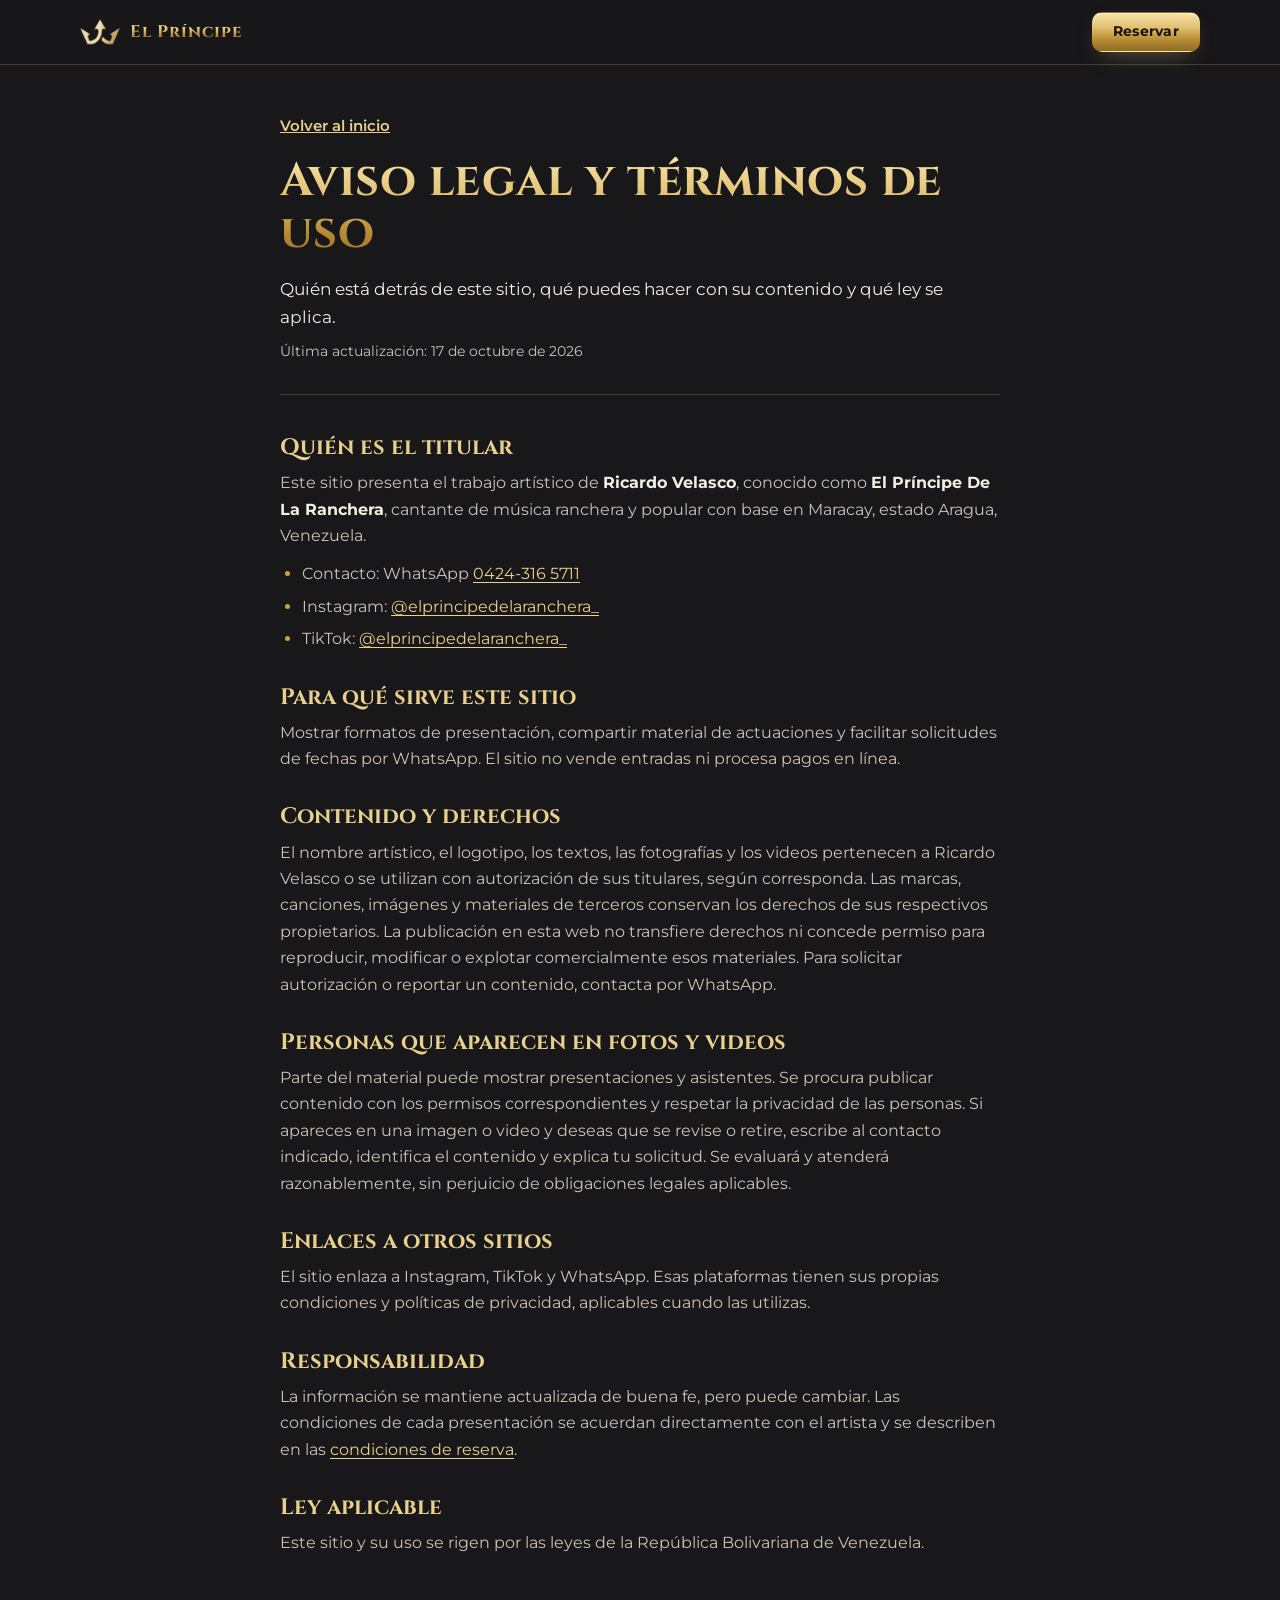
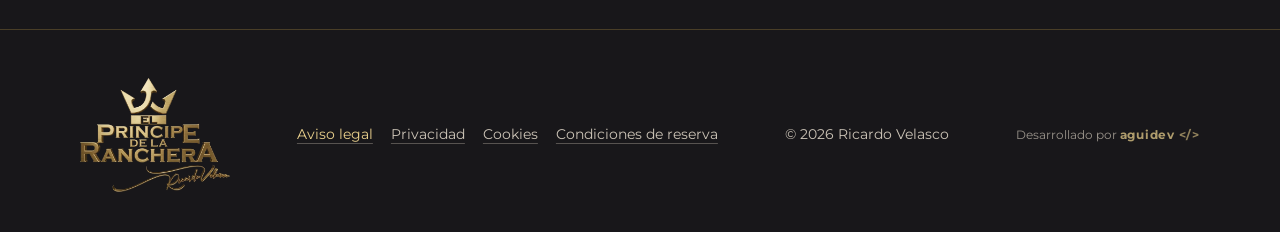
==== commit f62d2661: "Improve legal information and privacy disclosures" ====
--- a/aviso-legal.html
+++ b/aviso-legal.html
@@ -6,14 +6,14 @@
   <title>Aviso legal y términos de uso | El Príncipe De La Ranchera</title>
   <meta name="description" content="Quién está detrás de este sitio, qué puedes hacer con su contenido y qué ley se aplica.">
   <meta name="theme-color" content="#18171A">
-  <link rel="canonical" href="https://aguilarzrw.github.io/el-principe-de-la-ranchera/aviso-legal.html">
+  <link rel="canonical" href="https://elprincipedelaranchera.com/aviso-legal">
   <meta property="og:type" content="website">
   <meta property="og:site_name" content="El Príncipe De La Ranchera">
   <meta property="og:locale" content="es_VE">
-  <meta property="og:url" content="https://aguilarzrw.github.io/el-principe-de-la-ranchera/aviso-legal.html">
+  <meta property="og:url" content="https://elprincipedelaranchera.com/aviso-legal">
   <meta property="og:title" content="Aviso legal y términos de uso | El Príncipe De La Ranchera">
   <meta property="og:description" content="Quién está detrás de este sitio, qué puedes hacer con su contenido y qué ley se aplica.">
-  <meta property="og:image" content="https://aguilarzrw.github.io/el-principe-de-la-ranchera/og-image.jpg">
+  <meta property="og:image" content="https://elprincipedelaranchera.com/og-image.jpg">
   <meta property="og:image:width" content="1200">
   <meta property="og:image:height" content="630">
   <meta name="twitter:card" content="summary_large_image">
@@ -40,32 +40,7 @@
     <p class="legal-lead">Quién está detrás de este sitio, qué puedes hacer con su contenido y qué ley se aplica.</p>
     <p class="legal-date">Última actualización: 17 de octubre de 2026</p>
     <div class="legal-body">
-      <h2>Quién es el titular</h2>
-      <p>Este sitio presenta el trabajo artístico de <strong>Ricardo Velasco</strong>, conocido como <strong>El Príncipe De La Ranchera</strong>, cantante de música ranchera y popular con base en Maracay, estado Aragua, Venezuela.</p>
-      <ul>
-        <li>Contacto: WhatsApp <a href="https://wa.me/584243165711">0424-316 5711</a></li>
-        <li>Instagram: <a href="https://www.instagram.com/elprincipedelaranchera_/">@elprincipedelaranchera_</a></li>
-        <li>TikTok: <a href="https://www.tiktok.com/@elprincipedelaranchera_">@elprincipedelaranchera_</a></li>
-      </ul>
-
-      <h2>Para qué sirve este sitio</h2>
-      <p>Mostrar los formatos de presentación (serenatas, Mariachi Show, Banda Show, eventos y tarimas), compartir fotos y videos de sus presentaciones y facilitar que le escribas por WhatsApp para pedir una fecha. El sitio no vende nada ni cobra pagos en línea.</p>
-
-      <h2>Contenido y propiedad intelectual</h2>
-      <p>El nombre artístico, el logo, las fotos, los videos y los textos de este sitio pertenecen a Ricardo Velasco o se usan con permiso de sus autores. Puedes verlos y compartir el enlace del sitio. No puedes copiarlos, modificarlos ni usarlos con fines comerciales o publicitarios sin autorización escrita.</p>
-      <p>Las tipografías Cinzel, Great Vibes y Montserrat se usan bajo la licencia SIL Open Font License.</p>
-
-      <h2>Personas que aparecen en fotos y videos</h2>
-      <p>Algunas fotos y videos se tomaron en presentaciones abiertas al público. Si apareces en alguno y prefieres que se retire, escribe por WhatsApp indicando cuál es y se quitará.</p>
-
-      <h2>Enlaces a otros sitios</h2>
-      <p>El sitio enlaza a Instagram, TikTok y WhatsApp. Esas plataformas tienen sus propias condiciones y políticas de privacidad, que se aplican cuando las usas.</p>
-
-      <h2>Responsabilidad</h2>
-      <p>La información del sitio se mantiene al día de buena fe, pero puede cambiar sin aviso. Lo que se publica aquí es informativo: las condiciones de cada presentación se acuerdan directamente con el artista (ver las <a href="condiciones.html">condiciones de reserva</a>).</p>
-
-      <h2>Ley aplicable</h2>
-      <p>Este sitio y su uso se rigen por las leyes de la República Bolivariana de Venezuela.</p>
+<h2>Quién es el titular</h2><p>Este sitio presenta el trabajo artístico de <strong>Ricardo Velasco</strong>, conocido como <strong>El Príncipe De La Ranchera</strong>, cantante de música ranchera y popular con base en Maracay, estado Aragua, Venezuela.</p><ul><li>Contacto: WhatsApp <a href="https://wa.me/584243165711">0424-316 5711</a></li><li>Instagram: <a href="https://www.instagram.com/elprincipedelaranchera_/">@elprincipedelaranchera_</a></li><li>TikTok: <a href="https://www.tiktok.com/@elprincipedelaranchera_">@elprincipedelaranchera_</a></li></ul><h2>Para qué sirve este sitio</h2><p>Mostrar formatos de presentación, compartir material de actuaciones y facilitar solicitudes de fechas por WhatsApp. El sitio no vende entradas ni procesa pagos en línea.</p><h2>Contenido y derechos</h2><p>El nombre artístico, el logotipo, los textos, las fotografías y los videos pertenecen a Ricardo Velasco o se utilizan con autorización de sus titulares, según corresponda. Las marcas, canciones, imágenes y materiales de terceros conservan los derechos de sus respectivos propietarios. La publicación en esta web no transfiere derechos ni concede permiso para reproducir, modificar o explotar comercialmente esos materiales. Para solicitar autorización o reportar un contenido, contacta por WhatsApp.</p><h2>Personas que aparecen en fotos y videos</h2><p>Parte del material puede mostrar presentaciones y asistentes. Se procura publicar contenido con los permisos correspondientes y respetar la privacidad de las personas. Si apareces en una imagen o video y deseas que se revise o retire, escribe al contacto indicado, identifica el contenido y explica tu solicitud. Se evaluará y atenderá razonablemente, sin perjuicio de obligaciones legales aplicables.</p><h2>Enlaces a otros sitios</h2><p>El sitio enlaza a Instagram, TikTok y WhatsApp. Esas plataformas tienen sus propias condiciones y políticas de privacidad, aplicables cuando las utilizas.</p><h2>Responsabilidad</h2><p>La información se mantiene actualizada de buena fe, pero puede cambiar. Las condiciones de cada presentación se acuerdan directamente con el artista y se describen en las <a href="condiciones">condiciones de reserva</a>.</p><h2>Ley aplicable</h2><p>Este sitio y su uso se rigen por las leyes de la República Bolivariana de Venezuela.</p>
     </div>
   </main>
 
@@ -74,13 +49,14 @@
       <img class="footer-logo" src="assets/img/logo-560.webp" width="560" height="428" loading="lazy" alt="El Príncipe De La Ranchera">
       <nav aria-label="Información legal">
       <ul class="legal-links">
-        <li><a href="aviso-legal.html" aria-current="page">Aviso legal</a></li>
-        <li><a href="privacidad.html">Privacidad</a></li>
-        <li><a href="cookies.html">Cookies</a></li>
-        <li><a href="condiciones.html">Condiciones de reserva</a></li>
+        <li><a href="aviso-legal" aria-current="page">Aviso legal</a></li>
+        <li><a href="privacidad">Privacidad</a></li>
+        <li><a href="cookies">Cookies</a></li>
+        <li><a href="condiciones">Condiciones de reserva</a></li>
       </ul>
       </nav>
       <p class="copy">© 2026 Ricardo Velasco</p>
+      <p class="aguidev-credit">Desarrollado por <a href="https://aguilarzrw.github.io/portafolio-web/" target="_blank" rel="noopener noreferrer" aria-label="aguidev, soluciones digitales">aguidev <span aria-hidden="true">&lt;/&gt;</span></a></p>
     </div>
   </footer>
 </body>
--- a/styles.css
+++ b/styles.css
@@ -497,6 +497,7 @@
   .js .cartel.is-lit li:nth-child(4)::before, .js .cartel.is-lit li:nth-child(4) .venue { transition-delay: .45s; }
   .js .cartel.is-lit li:nth-child(5)::before, .js .cartel.is-lit li:nth-child(5) .venue { transition-delay: .6s; }
   .js .cartel.is-lit li:nth-child(6)::before, .js .cartel.is-lit li:nth-child(6) .venue { transition-delay: .75s; }
+  .js .cartel.is-lit li:nth-child(7)::before, .js .cartel.is-lit li:nth-child(7) .venue { transition-delay: .9s; }
 }
 
 /* Reserva */
@@ -728,3 +729,118 @@
   html { scroll-behavior: auto; }
   *, *::before, *::after { transition-duration: .01ms !important; animation: none !important; }
 }
+.section-sub-after { margin-top: 10px; }
+
+/* ---------- Reserva v2: todo el formulario a la vista ----------
+   Escritorio: encabezado en franja y formulario a todo el ancho (servicios en una fila).
+   Móvil: servicios como filas compactas con miniatura. */
+.reserva { padding: 72px 0; }
+.reserva-grid { grid-template-columns: 1fr; gap: 28px; }
+.reserva-intro .section-title { max-width: none; }
+.reserva-intro p { margin-top: 12px; }
+.phone { margin-top: 18px !important; }
+@media (min-width: 860px) {
+  .reserva-grid { grid-template-columns: 1fr; gap: 32px; }
+  .reserva-intro { display: grid; grid-template-columns: 1fr auto; align-items: end; gap: 12px 48px; }
+  .reserva-intro .section-title { grid-column: 1 / -1; }
+  .reserva-intro p { margin-top: 0; }
+  .phone { margin-top: 0 !important; text-align: right; align-items: flex-end; }
+}
+
+/* Servicios: filas compactas en móvil */
+.service-grid { grid-template-columns: 1fr; gap: 8px; }
+.service {
+  grid-template-columns: 72px 1fr; grid-template-rows: auto auto; align-items: center;
+  column-gap: 14px; padding: 8px 44px 8px 8px;
+}
+.service img { grid-row: 1 / 3; width: 72px; height: 72px; aspect-ratio: 1; border-radius: 9px; }
+.service-name { padding: 0; align-self: end; }
+.service-note { padding: 0; align-self: start; }
+.service::after { top: 50%; right: 12px; margin-top: -13px; }
+.service-other { grid-column: auto; padding: 8px 44px 8px 8px; }
+.service-other .service-icon { width: 72px; height: 72px; border-radius: 9px; }
+
+/* Servicios: tarjetas en fila desde tableta */
+@media (min-width: 700px) {
+  .service-grid { grid-template-columns: repeat(3, 1fr); gap: 12px; }
+  .service { grid-template-columns: 1fr; grid-template-rows: auto auto 1fr; padding: 0; column-gap: 0; align-items: stretch; }
+  .service img { grid-row: auto; width: 100%; height: auto; aspect-ratio: 4 / 3; border-radius: 0; }
+  .service-name { padding: 10px 12px 0; }
+  .service-note { padding: 2px 12px 12px; }
+  .service::after { top: 8px; right: 8px; margin-top: 0; }
+  .service-other { grid-template-columns: 1fr; padding: 0; }
+  .service-other .service-icon { grid-row: auto; width: 100%; height: auto; aspect-ratio: 4 / 3; border: 0; border-radius: 0; background: var(--piedra-2); }
+  .service-other .service-icon svg { width: 34px; height: 34px; }
+  .service-other .service-name { padding: 10px 12px 0; }
+  .service-other .service-note { padding: 2px 12px 12px; }
+}
+@media (min-width: 1040px) {
+  .service-grid { grid-template-columns: repeat(5, 1fr); }
+}
+
+/* Paso 2: fecha y hora lado a lado */
+.when-grid { display: grid; gap: 18px; }
+@media (min-width: 700px) { .when-grid { grid-template-columns: 1.4fr 1fr; align-items: start; } }
+
+/* Paso 3: datos a la izquierda, vista previa a la derecha */
+.step3-grid { display: grid; gap: 18px; }
+.step3-fields { display: grid; gap: 18px; align-content: start; }
+@media (min-width: 860px) { .step3-grid { grid-template-columns: 1fr 1fr; gap: 28px; align-items: start; } }
+
+/* Aviso de fecha tentativa */
+.notice {
+  display: flex; gap: 10px; align-items: flex-start; padding: 12px 14px; border-radius: 12px;
+  background: rgba(233,208,140,.08); border: 1px solid rgba(233,208,140,.35);
+  font-size: .9rem; line-height: 1.5; color: var(--marfil);
+}
+.notice svg { flex: none; width: 20px; height: 20px; margin-top: 1px; color: var(--oro-claro); }
+.notice strong { color: var(--oro-claro); }
+
+/* Pasos y acciones más contenidos en escritorio */
+@media (min-width: 860px) {
+  .step-actions { justify-content: flex-end; }
+  .step-actions .btn { flex: 0 0 auto; min-width: 200px; }
+}
+input[type="time"] { min-height: 52px; font-weight: 600; cursor: pointer; }
+input[type="time"]::-webkit-calendar-picker-indicator {
+  filter: invert(84%) sepia(30%) saturate(500%) hue-rotate(5deg); cursor: pointer; opacity: .9;
+}
+
+/* Selector de hora: menú de hora + segmentos de minutos y a. m./p. m. */
+.timepick { display: flex; flex-wrap: wrap; gap: 8px; align-items: stretch; }
+.tp-hour { position: relative; flex: 1 1 120px; }
+.tp-hour svg {
+  position: absolute; left: 14px; top: 50%; transform: translateY(-50%);
+  width: 20px; height: 20px; color: var(--oro-claro); pointer-events: none;
+}
+.tp-hour select { min-height: 52px; padding-left: 44px; font-weight: 700; font-size: 1.05rem; cursor: pointer; }
+.tp-seg {
+  display: inline-flex; flex: 1 1 auto; padding: 4px; gap: 4px; border-radius: 12px;
+  background: var(--piedra-3); border: 1px solid rgba(233,208,140,.3);
+}
+.tp-seg label { position: relative; flex: 1; cursor: pointer; }
+.tp-seg input { position: absolute; opacity: 0; pointer-events: none; }
+.tp-seg span {
+  display: grid; place-items: center; min-height: 42px; min-width: 44px; padding: 0 8px; border-radius: 8px;
+  font-weight: 700; font-size: .92rem; color: var(--marfil-suave); transition: background-color .2s, color .2s;
+}
+.tp-seg label:hover span { color: var(--marfil); }
+.tp-seg input:checked + span { background: var(--oro-grad); color: #1A1307; }
+.tp-seg input:focus-visible + span { outline: 2px solid var(--oro-claro); outline-offset: 1px; }
+.tp-ampm { flex: 0 0 auto; }
+.when-grid { align-items: start; }
+@media (min-width: 700px) { .when-grid { grid-template-columns: 1fr 1fr; } }
+/* Selector de hora: hora + a. m./p. m. en la primera fila, minutos debajo */
+.timepick { display: grid; grid-template-columns: 1fr auto; grid-template-areas: "hora ampm" "min min"; gap: 8px; }
+.tp-hour { grid-area: hora; }
+.tp-ampm { grid-area: ampm; }
+.timepick .tp-seg:not(.tp-ampm) { grid-area: min; }
+.tp-seg span { white-space: nowrap; }
+.tp-ampm span { min-width: 52px; }
+
+
+/* Crédito discreto de desarrollo: respeta la identidad dorada del sitio */
+.aguidev-credit { color: var(--marfil-suave); font-size: .78rem; opacity: .72; }
+.aguidev-credit a { color: var(--oro-claro); font-weight: 700; text-decoration: none; letter-spacing: .06em; }
+.aguidev-credit a:hover, .aguidev-credit a:focus-visible { text-decoration: underline; text-underline-offset: 4px; }
+.aguidev-credit a span { opacity: .8; }
